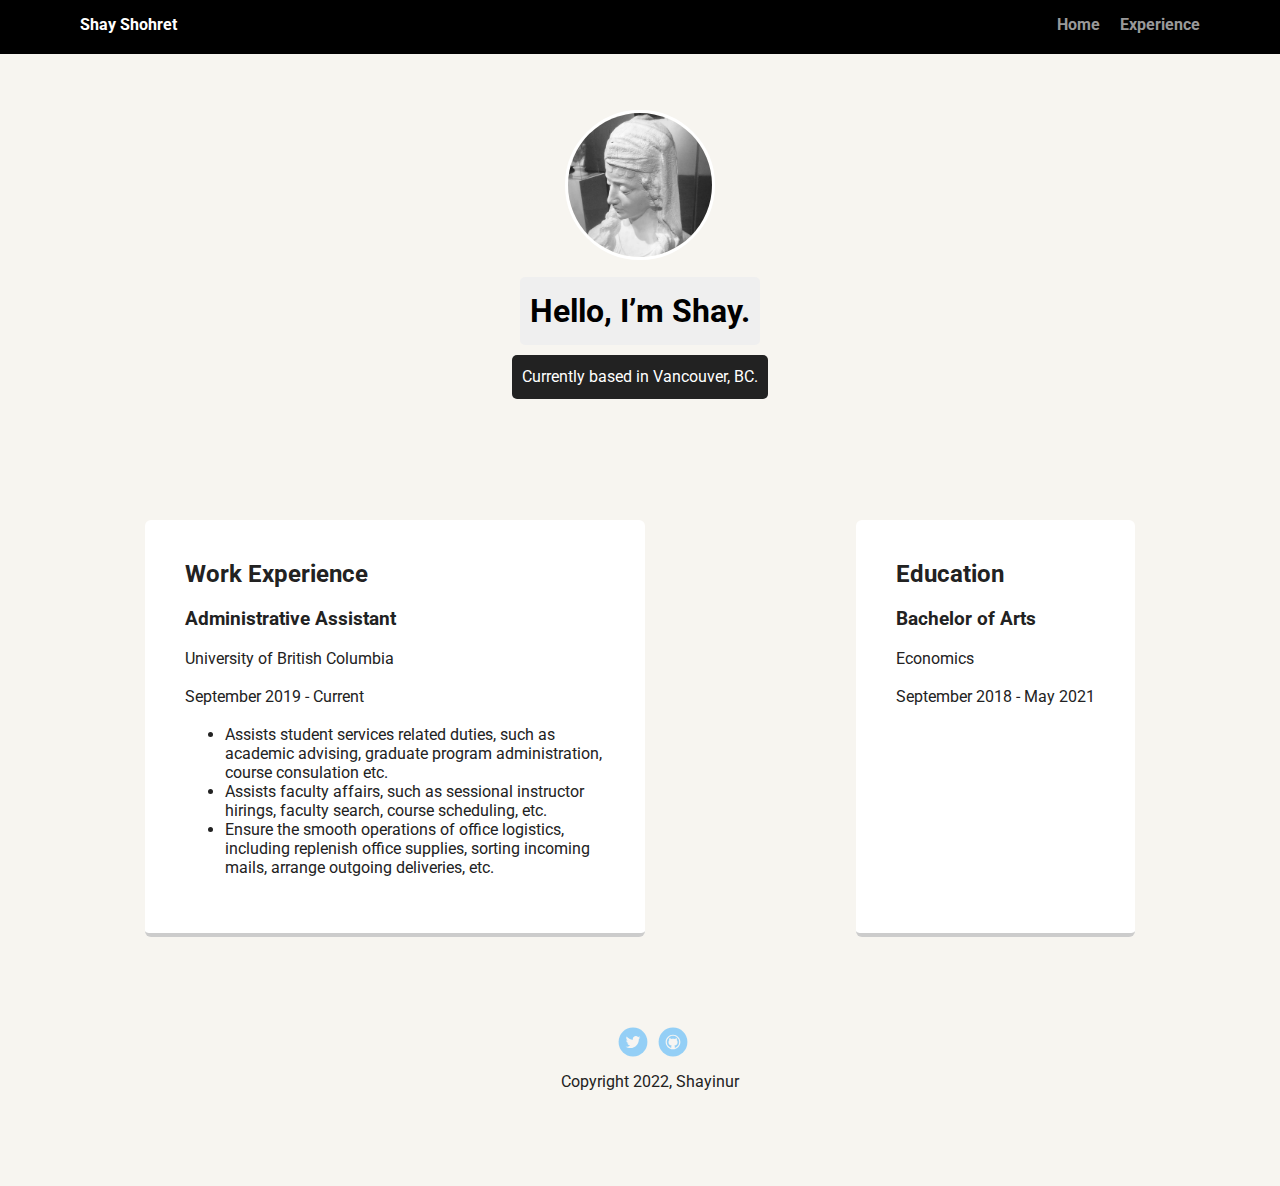
==== experience.html @ df43036b "updated title, and a few list items" ====
<!DOCTYPE html>
<html lang="en">
<head>
    <meta charset="UTF-8">
    <title>Shay's Profile-Experience</title>
    <meta http-equiv="X-UA-Compatible" content="IE=edge">
    <meta name="viewport" content="width=device-width, initial-scale=1.0">
    <link rel="stylesheet" href="styles.css">
    <link href="https://fonts.googleapis.com/css?family=Muli%7CRoboto:400,300,500,700,900" rel="stylesheet"></head>
    <title>Experience</title>
</head>
<body>
    <div class="main-nav">
        <ul class="nav">
          <li class="name">Shay Shohret</li>
          <li><a href="index.html">Home</a></li>
          <li><a href="#">Experience</a></li>
        </ul>
    </div>

    <header>
        <img src="images/me.jpg" alt= "Photo of Shay Shohret" class="profile-image">
        <h1 class="tag name"> Hello, I’m Shay.</h1>
        <p class="tag location">Currently based in Vancouver, BC.</p>
      </header>

      <main class="flex">
          <div class="card">
          <h2>Work Experience</h2>
          <h3>Administrative Assistant</h3><span>University of British Columbia</span>
          <p>September 2019 - Current</p>
          <ul>
              <li>Assists student services related duties, such as academic advising, graduate program administration, course consulation etc.</li>
              <li>Assists faculty affairs, such as sessional instructor hirings, faculty search, course scheduling, etc.</li>
              <li>Ensure the smooth operations of office logistics, including replenish office supplies, sorting incoming mails, arrange outgoing deliveries, etc.</li>
          </ul>
        </div>
        <div class="card">
          <h2>Education</h2>
          <h3>Bachelor of Arts</h3><span>Economics</span>
          <p>September 2018 - May 2021</p>
        </div>   
      </main>

      <footer>
        <ul>
          <li><a href="https://twitter.com/Shae_Code" class="social twitter" target="_blank">Twitter</a></li>
          <li><a href="https://github.com/Shayinur/Shayinur" class="social github">Github</a></li>
        </ul>
        <p class="copyright">Copyright 2022, Shayinur</p>
      </footer>
</body>
</html>
---- styles.css ----
/* Global Layout Set-up */
* { 
  box-sizing: border-box;
}
  
body {
  margin: 0;
  padding: 0;
  text-align: center;
  font-family: 'Roboto', sans-serif;
  color: #222;
  background: #f7f5f0;
}
/* Link Styles */

a {
  text-decoration: none;
  color: #999;
}
a:hover {
  color: #6633ff;
}

/* Section Styles */

.main-nav {
  width: 100%;
  background: black;
  min-height: 30px;
  padding: 10px;
  position: fixed;
  text-align: center;
}
.nav {
  display: flex;
  justify-content: space-around;
  font-weight: 700;
  list-style-type: none;
  margin: 0 auto;
  padding: 0;
}

.nav .name {
    display: block;
    margin-right: auto;
    color: white;
}
.nav li {
  padding: 5px 10px 10px 10px;
}
.nav a {
  transition: all .5s;
}
.nav a:hover {
  color: white
}

header {
  text-align: center;
  background: url('images/IMG_0707.JPG') no-repeat top center ;
  background-size: cover;
  overflow: hidden;
  padding-top: 60px;
}
header {
  line-height: 1.5;
}
header .profile-image {
  margin-top: 50px;
  width: 150px;
  height: 150px;
  border-radius: 50%;
  border: 3px solid white;
  transition: all .5s;
}
header .profile-image:hover {
  transform: scale(1.2) rotate(5deg);
}
.tag {
  background-color: #efefef;
  color: black;
  padding: 10px;
  border-radius: 5px;
  display: table;
  margin: 10px auto;
} 
.location {
  background-color: #222;
  color: white;
}
.card {
  margin: 30px;
  padding: 20px 40px 40px;
  max-width: 500px;
  text-align: left;
  background: #fff;
  border-bottom: 4px solid #ccc;
  border-radius: 6px;
  transition: all .5s;
}
.card:hover {
  border-color: #ff99ff;
}

ul.skills {
  padding: 0;
  text-align: center;
}

.skills li {
  border-radius: 6px;
  display: inline-block;
  background: #ff9904;
  color: white;
  padding: 5px 10px;
  margin: 2px;
}

.skills li:nth-child(odd) {
  background: #0399ff;
}

footer {
  width: 100%;
  min-height: 30px;
  padding: 20px 0 40px 20px;
}

footer .copyright {
  top: -8px;
  font-size: .75em;
}

footer ul {
  list-style-type: none;
  margin: 0;
  padding: 0;
}

footer ul li {
  display: inline-block;
}

a.social {
  display: inline-block;
  text-indent: -9999px;
  margin-left: 5px;
  width: 30px;
  height: 30px;
  background-size: 30px 30px;
  opacity: .4;
  transition: all .5s;
}
a.twitter {
  background-image: url(images/twitter.svg);
}
a.linkedin {
  background-image: url(images/linkedin.svg);
}
a.github {
  background-image: url(images/github.svg);
}
a.social:hover {
  opacity: 1;
}
.clearfix {
  clear: both;
}

/* Styles for larger screens */
@media screen and (min-width: 720px) {
  
  .flex {
      display: -ms-flexbox;      /* TWEENER - IE 10 */
      display: flex; 
      max-width: 1200px;
      -ms-flex-pack: distribute;
      justify-content: space-around;
      margin: 0 auto;
  }

  header {
    min-height: 470px;
  }

  .nav {
    max-width: 1200px;
    padding: 0 30px;
  }


  main {
    padding-top: 20px;
  }

  main p {
    line-height: 1.6em;
  }

  footer {
    font-size: 1.3em;
    max-width: 1200px;
    margin: 40px auto;
  }

}
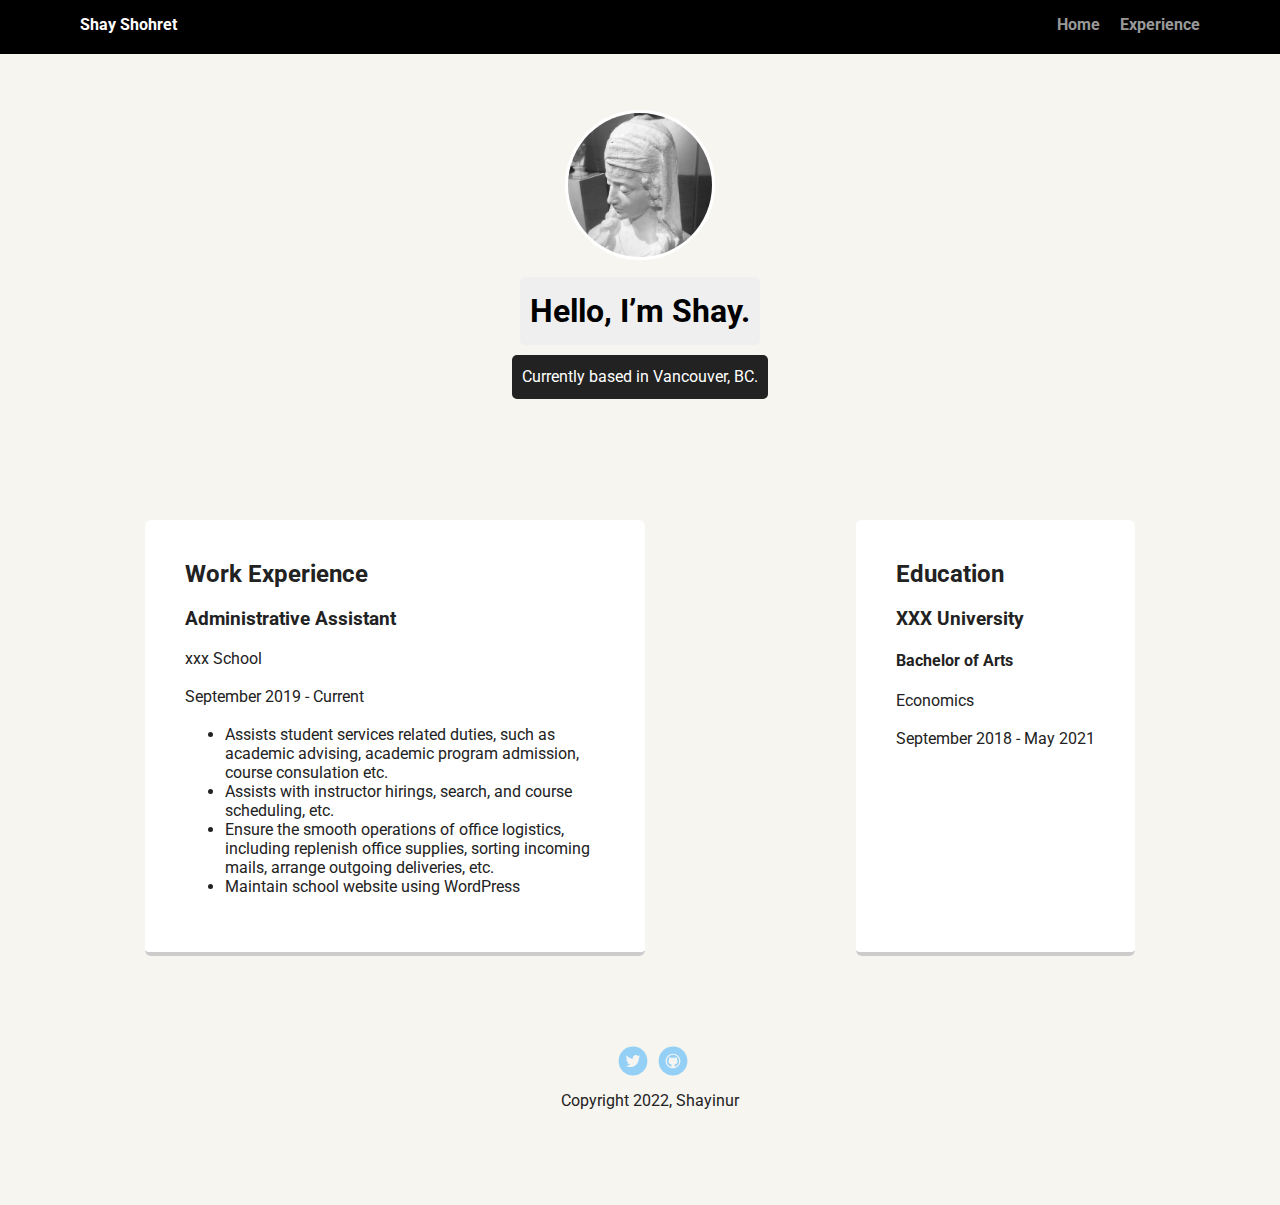
==== commit 3e1732d8: "deleted duplicated <head>" ====
--- a/experience.html
+++ b/experience.html
@@ -2,11 +2,10 @@
 <html lang="en">
 <head>
     <meta charset="UTF-8">
-    <title>Shay's Profile-Experience</title>
     <meta http-equiv="X-UA-Compatible" content="IE=edge">
     <meta name="viewport" content="width=device-width, initial-scale=1.0">
     <link rel="stylesheet" href="styles.css">
-    <link href="https://fonts.googleapis.com/css?family=Muli%7CRoboto:400,300,500,700,900" rel="stylesheet"></head>
+    <link href="https://fonts.googleapis.com/css?family=Muli%7CRoboto:400,300,500,700,900" rel="stylesheet">
     <title>Experience</title>
 </head>
 <body>
@@ -27,17 +26,19 @@
       <main class="flex">
           <div class="card">
           <h2>Work Experience</h2>
-          <h3>Administrative Assistant</h3><span>University of British Columbia</span>
+          <h3>Administrative Assistant</h3><span>xxx School</span>
           <p>September 2019 - Current</p>
           <ul>
-              <li>Assists student services related duties, such as academic advising, graduate program administration, course consulation etc.</li>
-              <li>Assists faculty affairs, such as sessional instructor hirings, faculty search, course scheduling, etc.</li>
+              <li>Assists student services related duties, such as academic advising, academic program admission, course consulation etc.</li>
+              <li>Assists with instructor hirings, search, and course scheduling, etc.</li>
               <li>Ensure the smooth operations of office logistics, including replenish office supplies, sorting incoming mails, arrange outgoing deliveries, etc.</li>
+              <li>Maintain school website using WordPress</li>
           </ul>
         </div>
         <div class="card">
           <h2>Education</h2>
-          <h3>Bachelor of Arts</h3><span>Economics</span>
+          <h3>XXX University</h3>
+          <h4>Bachelor of Arts</h4><span>Economics</span>
           <p>September 2018 - May 2021</p>
         </div>   
       </main>
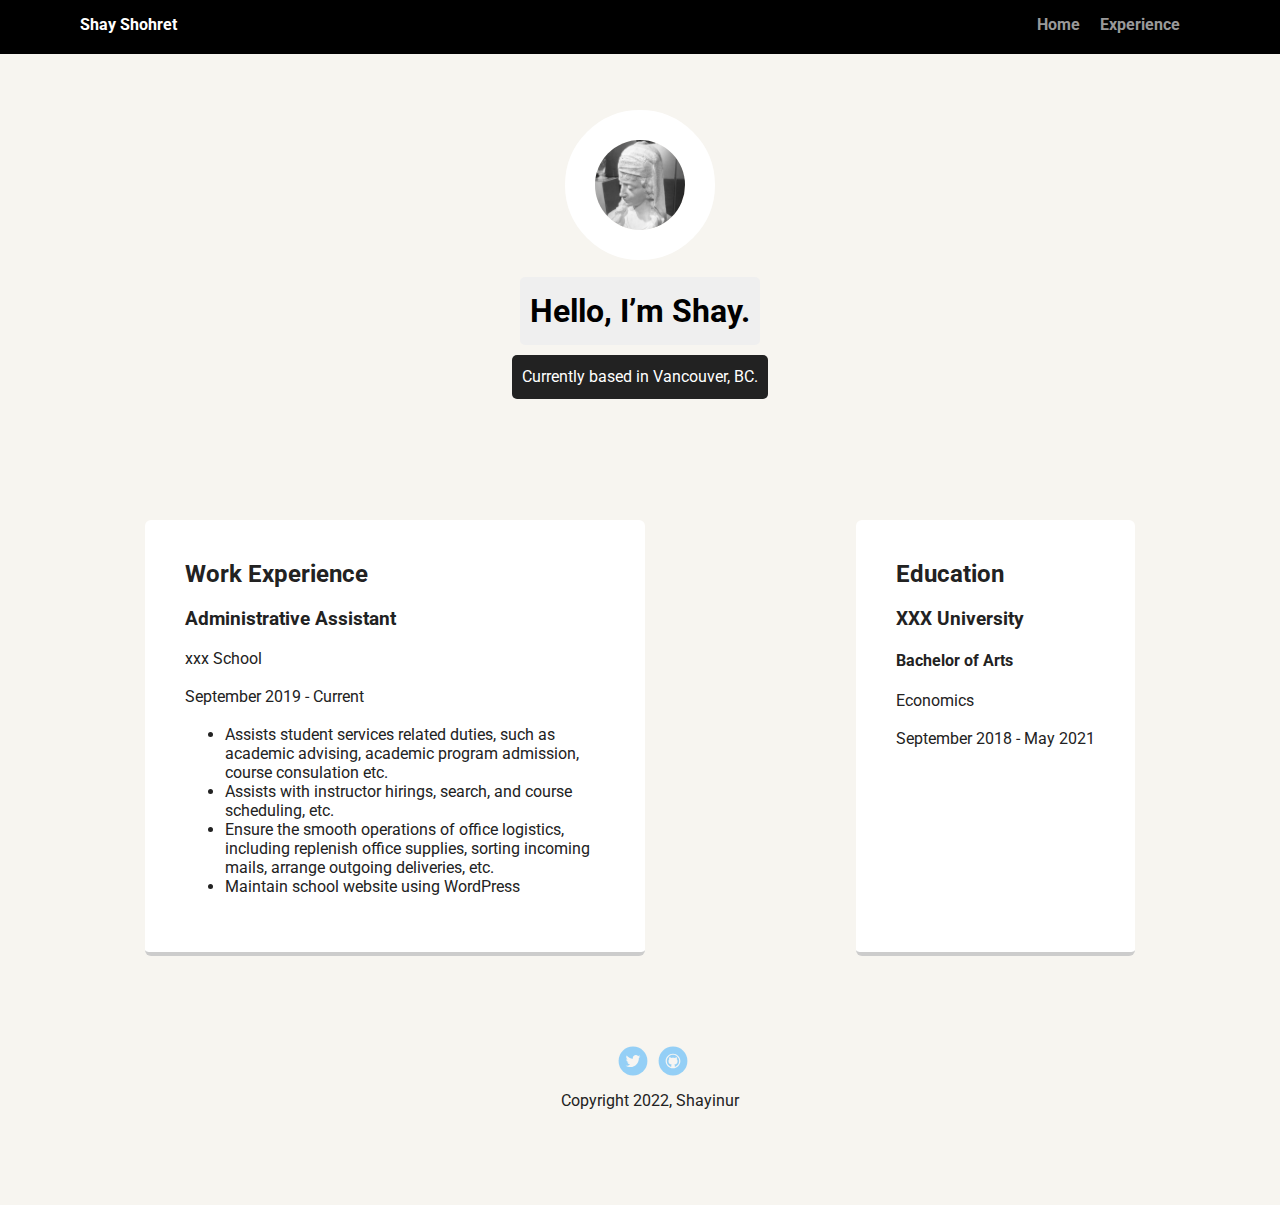
==== commit 008fd656: "added a new hobbies page and edited profile pic css styling" ====
--- a/experience.html
+++ b/experience.html
@@ -13,7 +13,8 @@
         <ul class="nav">
           <li class="name">Shay Shohret</li>
           <li><a href="index.html">Home</a></li>
-          <li><a href="#">Experience</a></li>
+          <li><a href="experience.html">Experience</a></li>
+          <li><a href="hobbies.html"></a></li>
         </ul>
     </div>
 
--- a/styles.css
+++ b/styles.css
@@ -70,11 +70,11 @@
   width: 150px;
   height: 150px;
   border-radius: 50%;
-  border: 3px solid white;
+  border: 30px solid white;
   transition: all .5s;
 }
 header .profile-image:hover {
-  transform: scale(1.2) rotate(5deg);
+  transform: scale(2) rotate(365deg);
 }
 .tag {
   background-color: #efefef;
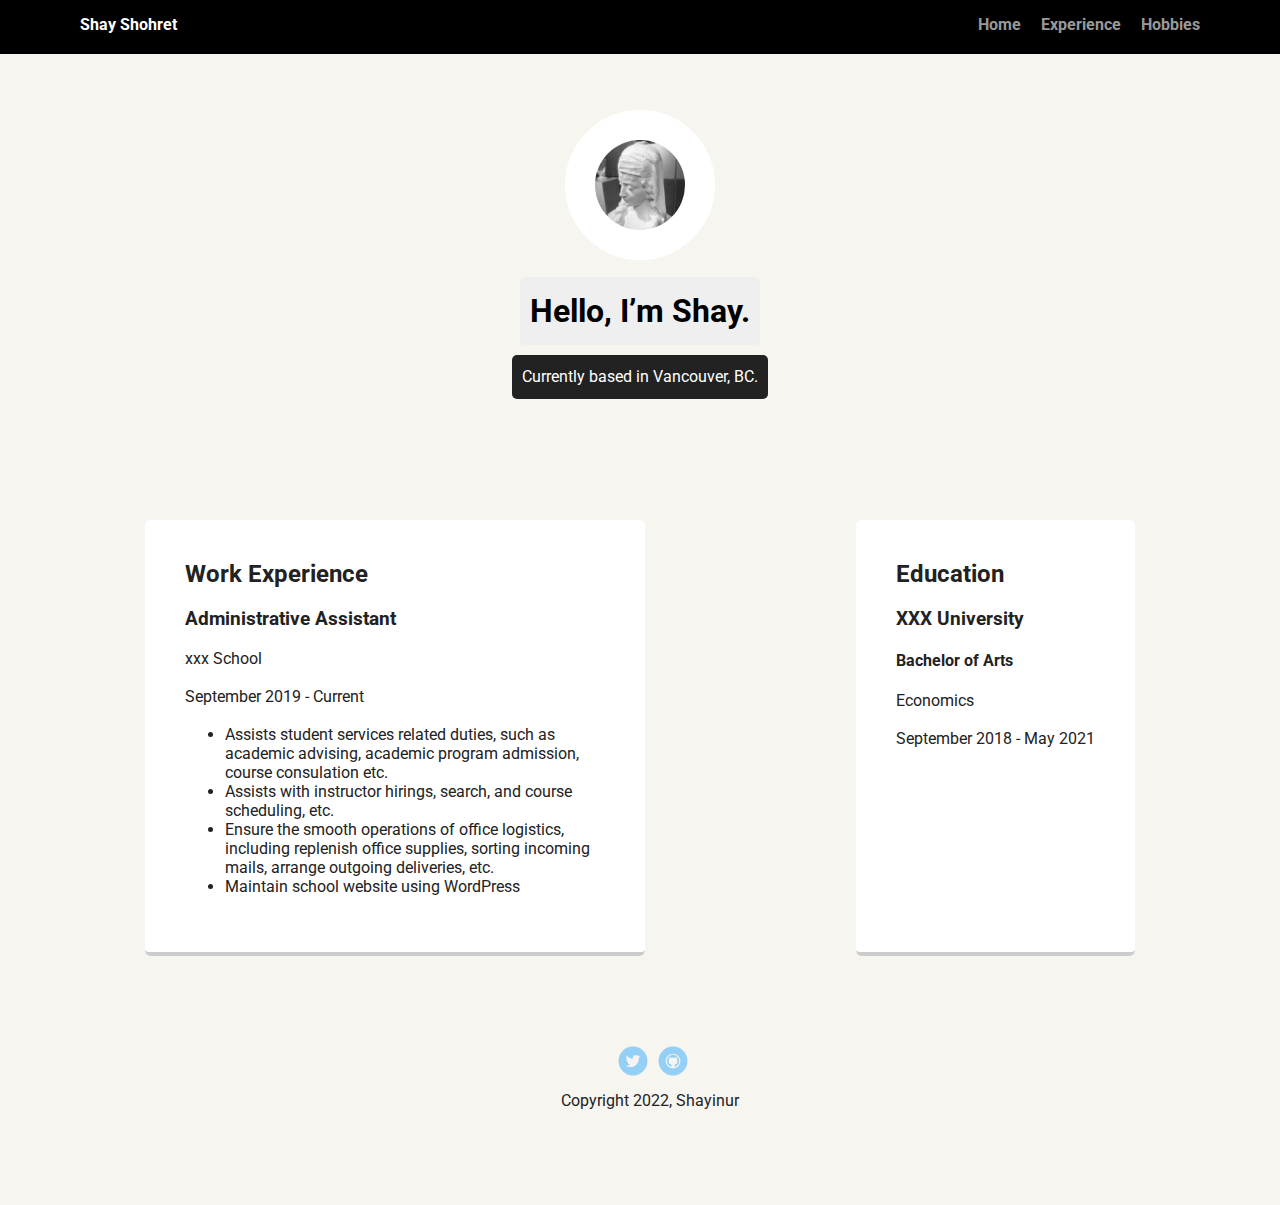
==== commit 919232b3: "added new content" ====
--- a/experience.html
+++ b/experience.html
@@ -9,14 +9,14 @@
     <title>Experience</title>
 </head>
 <body>
-    <div class="main-nav">
+    <nav class="main-nav">
         <ul class="nav">
           <li class="name">Shay Shohret</li>
           <li><a href="index.html">Home</a></li>
           <li><a href="experience.html">Experience</a></li>
-          <li><a href="hobbies.html"></a></li>
+          <li><a href="hobbies.html">Hobbies</a></li>
         </ul>
-    </div>
+      </nav>
 
     <header>
         <img src="images/me.jpg" alt= "Photo of Shay Shohret" class="profile-image">
@@ -25,7 +25,7 @@
       </header>
 
       <main class="flex">
-          <div class="card">
+          <section class="card">
           <h2>Work Experience</h2>
           <h3>Administrative Assistant</h3><span>xxx School</span>
           <p>September 2019 - Current</p>
@@ -35,13 +35,13 @@
               <li>Ensure the smooth operations of office logistics, including replenish office supplies, sorting incoming mails, arrange outgoing deliveries, etc.</li>
               <li>Maintain school website using WordPress</li>
           </ul>
-        </div>
-        <div class="card">
+        </section>
+        <section class="card">
           <h2>Education</h2>
           <h3>XXX University</h3>
           <h4>Bachelor of Arts</h4><span>Economics</span>
           <p>September 2018 - May 2021</p>
-        </div>   
+        </section>   
       </main>
 
       <footer>
--- a/styles.css
+++ b/styles.css
@@ -154,9 +154,7 @@
 a.twitter {
   background-image: url(images/twitter.svg);
 }
-a.linkedin {
-  background-image: url(images/linkedin.svg);
-}
+
 a.github {
   background-image: url(images/github.svg);
 }
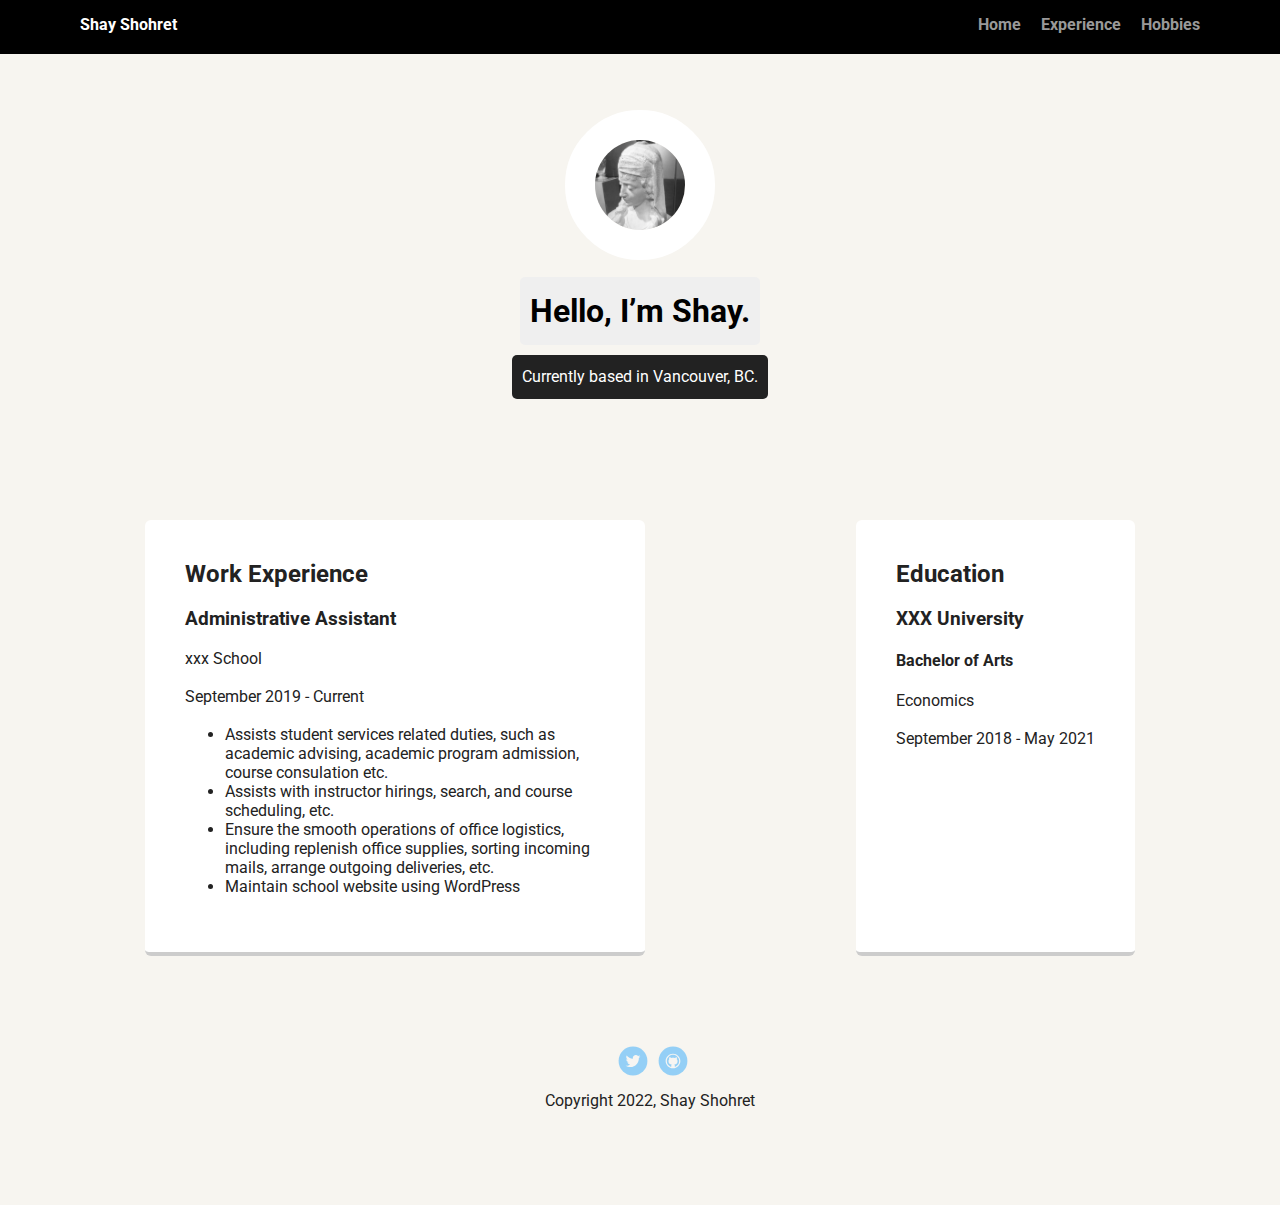
==== commit 2011d8f3: "updated name in footer" ====
--- a/experience.html
+++ b/experience.html
@@ -49,7 +49,7 @@
           <li><a href="https://twitter.com/Shae_Code" class="social twitter" target="_blank">Twitter</a></li>
           <li><a href="https://github.com/Shayinur/Shayinur" class="social github">Github</a></li>
         </ul>
-        <p class="copyright">Copyright 2022, Shayinur</p>
+        <p class="copyright">Copyright 2022, Shay Shohret</p>
       </footer>
 </body>
 </html>